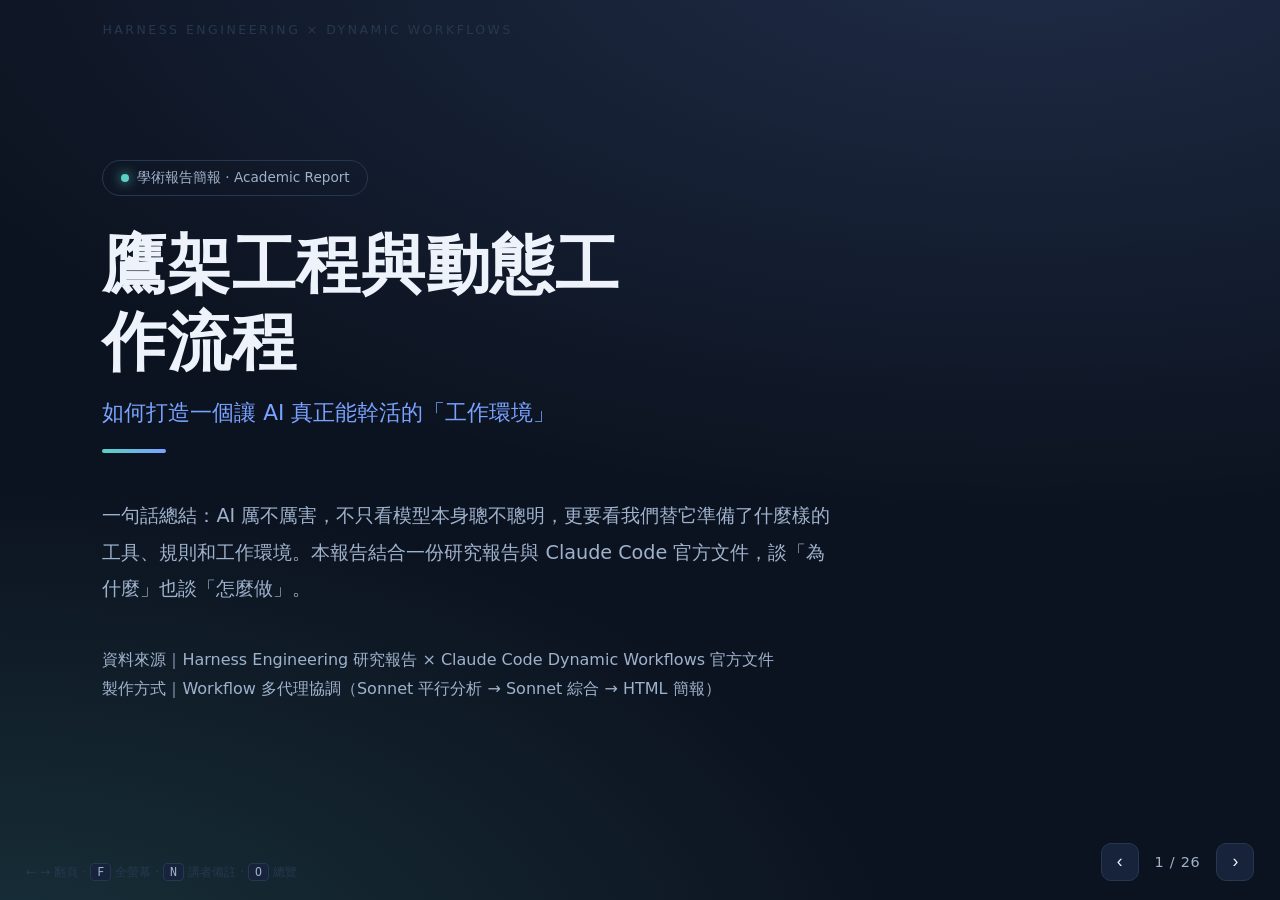
==== index.html @ 183421fb "feat: add index.html at root for github pages" ====
<!DOCTYPE html>
<html lang="zh-Hant">
<head>
<meta charset="UTF-8">
<meta name="viewport" content="width=device-width, initial-scale=1.0">
<title>鷹架工程與動態工作流程 · 學術報告簡報</title>
<style>
  :root{
    --bg:#0c1320;
    --bg2:#111c2e;
    --panel:#16233a;
    --ink:#eef3fb;
    --muted:#9fb2cc;
    --line:#26384f;
    --accent:#5ad1c4;
    --accent2:#7aa2ff;
    --gold:#f5c451;
    --serif:"Noto Serif TC","Songti TC","STSong",serif;
    --sans:"Noto Sans TC","PingFang TC","Microsoft JhengHei",system-ui,sans-serif;
  }
  *{box-sizing:border-box;margin:0;padding:0}
  html,body{height:100%}
  body{
    font-family:var(--sans);
    background:var(--bg);
    color:var(--ink);
    overflow:hidden;
  }

  /* ---------- deck ---------- */
  #deck{position:fixed;inset:0}
  .slide{
    position:absolute;inset:0;
    display:none;
    flex-direction:column;
    padding:6vh 8vw 10vh;
    opacity:0;
    transition:opacity .5s ease, transform .5s ease;
  }
  .slide.active{display:flex;opacity:1;animation:fade .55s ease}
  @keyframes fade{from{opacity:0;transform:translateY(18px)}to{opacity:1;transform:none}}

  .kicker{
    font-size:.8rem;letter-spacing:.32em;text-transform:uppercase;
    color:var(--accent);margin-bottom:1.4rem;font-weight:600;
  }
  .slide h1{font-family:var(--serif);font-size:3.2rem;line-height:1.2;font-weight:700;letter-spacing:.01em}
  .slide h2{font-family:var(--serif);font-size:2.5rem;line-height:1.25;font-weight:700;margin-bottom:.4rem}
  .slide .subtitle{font-size:1.35rem;color:var(--accent2);margin-top:1rem;font-weight:500}
  .slide .body{font-size:1.2rem;line-height:1.9;color:var(--muted);max-width:60ch;margin-top:1.4rem}
  .rule{width:64px;height:4px;background:linear-gradient(90deg,var(--accent),var(--accent2));border-radius:4px;margin:1.4rem 0}

  ul.bullets{list-style:none;margin-top:1.6rem;max-width:74ch}
  ul.bullets li{
    position:relative;padding-left:2rem;margin-bottom:1.05rem;
    font-size:1.18rem;line-height:1.7;color:var(--ink);
    opacity:0;transform:translateX(-10px);
    animation:slideIn .45s ease forwards;
  }
  .slide.active ul.bullets li{animation-delay:calc(var(--i)*.08s + .15s)}
  @keyframes slideIn{to{opacity:1;transform:none}}
  ul.bullets li::before{
    content:"";position:absolute;left:0;top:.62em;
    width:10px;height:10px;border-radius:2px;
    background:var(--accent);transform:rotate(45deg);
  }
  ul.bullets li b{color:var(--gold);font-weight:700}

  .note{
    margin-top:auto;padding-top:1.4rem;border-top:1px dashed var(--line);
    font-size:.95rem;color:var(--muted);max-width:80ch;
    display:flex;gap:.6rem;align-items:flex-start;
  }
  .note .tag{color:var(--accent);font-weight:700;white-space:nowrap}
  body:not(.notes) .note{display:none}

  /* ---------- cover ---------- */
  .slide.cover{justify-content:center;align-items:flex-start;
    background:radial-gradient(1200px 600px at 80% -10%,rgba(122,162,255,.18),transparent),
               radial-gradient(900px 500px at 0% 110%,rgba(90,209,196,.16),transparent),var(--bg)}
  .slide.cover h1{font-size:4rem;max-width:18ch}
  .slide.cover .badge{
    display:inline-flex;gap:.5rem;align-items:center;
    border:1px solid var(--line);border-radius:999px;
    padding:.5rem 1.1rem;font-size:.85rem;color:var(--muted);margin-bottom:2rem;
  }
  .slide.cover .badge .dot{width:8px;height:8px;border-radius:50%;background:var(--accent);box-shadow:0 0 12px var(--accent)}
  .slide.cover .meta{margin-top:2.4rem;color:var(--muted);font-size:1rem;line-height:1.8}

  /* ---------- section divider ---------- */
  .slide.section{justify-content:center;
    background:linear-gradient(135deg,var(--bg2),var(--bg))}
  .slide.section .num{font-family:var(--serif);font-size:8rem;color:var(--panel);
    -webkit-text-stroke:2px var(--accent2);line-height:1;margin-bottom:1rem;font-weight:700;opacity:.9}
  .slide.section h2{font-size:3.2rem}

  /* ---------- comparison ---------- */
  .slide.comparison ul.bullets li::before{background:var(--accent2)}

  /* ---------- conclusion ---------- */
  .slide.conclusion{background:linear-gradient(135deg,#11202e,var(--bg))}
  .slide.conclusion .body{color:var(--ink);font-size:1.12rem}

  /* ---------- references ---------- */
  .slide.references ul.bullets li{font-size:1.02rem;color:var(--muted);margin-bottom:.85rem}
  .slide.references ul.bullets li::before{background:var(--gold);border-radius:50%;transform:none}

  /* ---------- chrome ---------- */
  #bar{position:fixed;left:0;bottom:0;height:4px;background:linear-gradient(90deg,var(--accent),var(--accent2));width:0;transition:width .4s ease;z-index:20}
  #hud{position:fixed;bottom:1.2rem;right:1.6rem;display:flex;gap:1rem;align-items:center;z-index:20;color:var(--muted);font-size:.9rem}
  #hud .count{font-variant-numeric:tabular-nums;letter-spacing:.05em}
  .navbtn{
    background:var(--panel);border:1px solid var(--line);color:var(--ink);
    width:38px;height:38px;border-radius:10px;cursor:pointer;font-size:1.1rem;
    display:grid;place-items:center;transition:.2s;
  }
  .navbtn:hover{border-color:var(--accent);color:var(--accent)}
  #brand{position:fixed;top:1.4rem;left:8vw;font-size:.78rem;letter-spacing:.2em;color:var(--line);text-transform:uppercase;z-index:20}
  #help{position:fixed;bottom:1.2rem;left:1.6rem;font-size:.78rem;color:var(--line);z-index:20}
  kbd{background:var(--panel);border:1px solid var(--line);border-radius:4px;padding:1px 6px;font-size:.72rem;color:var(--muted)}

  /* progress dots in section count */
  @media (max-width:760px){
    .slide{padding:5vh 7vw 12vh}
    .slide h1{font-size:2.2rem}.slide.cover h1{font-size:2.4rem}
    .slide h2,.slide.section h2{font-size:1.8rem}
    ul.bullets li{font-size:1rem}
    #brand{left:7vw}
  }
</style>
</head>
<body>
<div id="brand">Harness Engineering × Dynamic Workflows</div>
<div id="deck"></div>
<div id="bar"></div>
<div id="hud">
  <button class="navbtn" id="prev" title="上一頁 (←)">‹</button>
  <span class="count"><span id="cur">1</span> / <span id="total">25</span></span>
  <button class="navbtn" id="next" title="下一頁 (→)">›</button>
</div>
<div id="help">← → 翻頁 · <kbd>F</kbd> 全螢幕 · <kbd>N</kbd> 講者備註 · <kbd>O</kbd> 總覽</div>

<script>
const DATA = {
  reportTitle:"鷹架工程與動態工作流程",
  subtitle:"AI Agent 環境設計的理論框架與工程實踐",
  slides: [
    {type:"cover",title:"鷹架工程與動態工作流程",subtitle:"如何打造一個讓 AI 真正能幹活的「工作環境」",
     body:"一句話總結：AI 厲不厲害，不只看模型本身聰不聰明，更要看我們替它準備了什麼樣的工具、規則和工作環境。本報告結合一份研究報告與 Claude Code 官方文件，談「為什麼」也談「怎麼做」。",
     note:"先講理論（為什麼環境這麼重要），再講實作（在 Claude Code 上怎麼做出來），讓抽象概念有具體對照。"},
    {type:"content",title:"摘要：這份報告在講什麼？",
     body:"我們把 AI 助手拆成兩部分來看：一是「模型」（AI 的大腦），二是「鷹架 Harness」（包在大腦外面的工作環境，例如能用的工具、要遵守的規則、檢查對錯的機制）。報告的主張是：當各家模型越來越像、差距越來越小，真正拉開高下的反而是這個「環境」設計得好不好。",
     bullets:["核心公式：AI 助手的實力 ＝ 模型本身 ＋ 它的工作環境（鷹架）",
       "最有力的證據：同一顆大腦（Claude Opus），裝進不同環境，解題測驗成績竟差了 <b>16 分</b>（77 分 vs 93 分）",
       "三個真實案例：OpenAI 的 Codex、Stripe 的 Minions、Anthropic 的代理服務",
       "具體產品：Claude Code 的「動態工作流程」——讓 AI 自己寫程式去指揮一大群 AI 小幫手",
       "產業意義：賺錢的關鍵正從「模型」本身，往上轉移到「環境與管理機制」這一層"]},
    {type:"toc",title:"目錄",
     bullets:["一、為什麼「模型」不再是重點，「環境」才是","二、基本觀念：三層功夫與 AI 的工作循環",
       "三、好環境的七個零件，以及它最大的敵人","四、真實案例與關鍵數據",
       "五、動態工作流程：把理論變成實際產品","六、把理論和實作擺在一起比較",
       "七、這會怎麼影響商業競爭？還有哪些爭論","八、結論與參考來源"]},
    {type:"section",title:"為什麼「模型」不再是重點，「環境」才是",num:"01"},
    {type:"content",title:"核心觀念：AI 助手 ＝ 大腦 ＋ 工作環境",
     body:"打個比方：一位很強的廚師（模型）如果只給他一把鈍刀、一個爛廚房，也做不出好菜；反過來，普通廚師配上一流的廚房與食材，反而能端出好料理。AI 也一樣——當模型越來越好取得，真正的工程功力轉向「怎麼幫 AI 佈置一個好用的廚房」。",
     bullets:["<b>鷹架（Harness）是什麼？</b>就是包在 AI 大腦外面的整個工作環境：給它的指示、能用的工具、要守的規矩、安全的工作區、以及檢查對錯並回報的機制",
       "黃金原則：<b>人類負責決定方向，AI 負責動手執行</b>（人掌舵、AI 划槳）",
       "報告規模：整理了 16 個第一手來源、14 篇深入分析、9 大主題、17 個關鍵名詞",
       "有趣的是：這份報告本身就是用「一群 AI 分工合作」做出來的——便宜的模型負責平行查資料、最強的模型負責統整，等於現場示範了它在講的東西"],
     note:"這一頁是全篇的主軸：之後每一章都在解釋這個「大腦＋環境」的公式。"},
    {type:"section",title:"基本觀念：三層功夫與 AI 的工作循環",num:"02"},
    {type:"content",title:"由小到大的三層功夫：措辭 → 資訊 → 環境",
     body:"幫 AI 做事的功夫可以分三層，後一層把前一層包在裡面，越往外範圍越大。",
     bullets:["第一層 措辭（Prompt）：把單次問題問清楚、講明白。重要，但只顧這個還不夠",
       "第二層 餵資訊（Context）：管理 AI 的「工作記憶」——它一次只能讀有限的內容，要安排好放什麼進去",
       "這一層的關鍵難題：找出那組「<b>最少、但最有用</b>」的資訊，少了不行、多了反而干擾",
       "第三層 佈置環境（Harness）：在前兩層之上，再加上工具、安全工作區、檢查回饋、任務調度與各種規範",
       "業界（LangChain）的看法：所謂的「環境」，說穿了就是「把對的資訊、在對的時候送到 AI 面前」的一套機制"]},
    {type:"content",title:"AI 的工作循環：做 → 看結果 → 修正",
     body:"好的環境會讓 AI 不斷重複一個循環：動手做 → 觀察結果 → 發現錯誤就修正，像學生寫考卷後對答案、訂正、再寫一次。",
     bullets:["完整流程：人提出需求 → 環境給 AI 指示、工具與規則 → AI 思考 → AI 動手用工具做事",
       "安全工作區 ＋ 偵測器：在一個隔離的沙盒裡執行，並自動跑測試、檢查程式、甚至截圖比對畫面",
       "檢查通過 → 正式送出修改；檢查失敗 → 把錯誤回報給 AI，自動再試一次",
       "最關鍵的一點：失敗的訊息會<b>自動回灌</b>給 AI 讓它自己改，直到通過為止，不必每步都靠人盯",
       "這套「做了再檢查、錯了自動改」的設計，OpenAI、Stripe、Anthropic 三家不約而同都用上了"]},
    {type:"content",title:"最大的敵人：AI 會「讀越多、忘越多」",
     body:"AI 一次能看的內容是有限的，而且塞得越滿、它對前面內容的記憶就越不準——很像你一次硬背太多東西，反而前面的就忘了。這在技術上叫「脈絡腐化（Context Rot）」，因為 AI 的「注意力」是有限資源。",
     bullets:["實務上的甜蜜點：工作記憶只用到 <b>四到六成</b>最剛好（HumanLayer 建議）",
       "實測的有效上限：大約 <b>17 萬字（token）</b>左右就開始明顯退步（Geoff Huntley 測試）",
       "出錯的嚴重度排序：給<b>錯</b>的資訊 ＞ 漏掉資訊 ＞ 塞太多沒用的雜訊",
       "真實事故：Meta 的 AI 因為在壓縮記憶時忘了規則，竟自動刪掉了數百封 email",
       "解法：給 AI 的規則檔（AGENTS.md）要精簡（OpenAI 建議最多 100 行、最好 60 行）；ETH Zurich 也證實「塞太多反而變笨」"]},
    {type:"section",title:"好環境的七個零件",num:"03"},
    {type:"content",title:"打造好環境，需要這七個零件",
     body:"報告把「鷹架」拆成七個可以分別設計的零件，組起來才是一個完整、好用的 AI 工作環境。",
     bullets:["① 指示書：用五段式寫清楚（目標／環境／規則／範例／檢查清單），格式要分明",
       "② 工具箱：每個工具功能單一、不重疊、說明清楚；Stripe 用一套統一接口（MCP）整合了 <b>400 多個工具</b>",
       "③ 安全工作區：隔離的沙盒讓 AI 能放手做事；Stripe 的工作區預熱後 10 秒就能開工",
       "④ 記憶機制：規則檔、進度紀錄、以及「只加不改」的事件日誌（像航海日誌）",
       "⑤ 任務調度：派出 AI 小幫手分工與交接，並依難度選模型（簡單的用便宜模型、統籌用最強模型）",
       "⑥⑦ 自動關卡與架構規範：用程式檢查、結構測試、上線前把關（CI）等機制硬性執行，而不只是寫在文件裡"],
     note:"規範一定要用機制強制執行：光靠「寫在文件上請大家遵守」，壞習慣會像雪球一樣越滾越大。"},
    {type:"section",title:"真實案例與關鍵數據",num:"04"},
    {type:"content",title:"數據說話：環境好壞，直接決定成果",
     body:"同一顆大腦、換不同環境，成績差很多——這是全篇最重要、最能服人的證據。",
     bullets:["真實程式解題測驗（同樣用 Claude Opus）：Claude Code 拿 <b>77 分</b>、Cursor 拿 <b>93 分</b>，差了 16 分（yage.ai）",
       "另一項終端機測驗：模型沒換、只把環境調好，名次就從第 30 名（52.8 分）衝進前 5 名（66.5 分）（LangChain）",
       "OpenAI Codex：5 個月內寫出 <b>100 萬行</b>程式碼、人類零手寫、合併了 1,500 次修改",
       "Stripe Minions：每週自動產出 <b>1,000 多次</b>程式修改，背後用了 400 多個工具",
       "結論：環境（鷹架）設計得好不好，比模型本身強不強更關鍵"]},
    {type:"content",title:"三個真實案例，三種心法",
     body:"三家公司的實戰，各自印證了「好環境」的不同重點。",
     bullets:["OpenAI Codex：團隊從 3 人擴到 7 人、每人每天約 3.5 次修改、AI 可連續無人看管做 6 小時以上",
       "Codex 的心法：AI 工作時「拿不到的資訊，等於不存在」——所以要事先把該給的都備好",
       "Stripe Minions：在 Slack 丟一句話，就能自動產出一個通過檢查的程式修改；心法是「對人類好用的，對 AI 也好用」",
       "Anthropic 代理服務：把工作階段、環境、沙盒拆開設計，讓「等待第一個回應的時間」改善了 <b>九成以上</b>",
       "Anthropic 的對比實驗：陽春版 AI 花 20 分鐘、9 美元做出來的東西根本不能用；完整環境下花 6 小時、200 美元，卻能做出功能完整的 app"]},
    {type:"content",title:"讓一群 AI 合作：分工隔離 ＋ 互相挑錯",
     body:"與其讓一個 AI 從頭做到尾，不如派出多個「AI 小幫手」各做一塊。每個小幫手在自己乾淨的小空間裡工作（像隔出防火牆），避免彼此干擾，也能把簡單工作交給便宜的模型省成本。",
     bullets:["互相挑錯的循環：一個 AI 規劃 → 一個 AI 生成 → 一個 AI 評分挑毛病 → 反覆 5 到 15 次",
       "依難度選模型：雜事交給便宜的小模型，統籌與整合才用最強的模型",
       "一個重要陷阱：AI <b>很愛稱讚自己</b>——它常會對自己平庸的成果信心滿滿",
       "所以解法是：另外派一個「獨立評審 AI」專門把關品質，不能讓它自己改自己的考卷"]},
    {type:"section",title:"動態工作流程：把理論變成實際產品",num:"05"},
    {type:"content",title:"動態工作流程是什麼？",
     body:"它是 Claude 自己寫出來的一段小程式，用來「指揮」一大群 AI 小幫手大規模分工合作。簡單說：與其每一步都臨時決定，不如先把整個合作計畫寫成程式碼來照著跑（目前還是早期試用階段）。",
     bullets:["核心好處：<b>把計畫寫成程式</b>，因此整個合作過程可以重複執行、也能中斷後接著跑",
       "怎麼運作：程式在背景的隔離環境裡執行，過程中的草稿都存在程式變數裡，<b>只把最後的答案</b>帶回來給你看（不佔用 AI 的工作記憶）",
       "使用條件：Claude Code v2.1.154 以上，所有付費方案都能用（Pro 方案需手動開啟）",
       "可以套用「互相挑錯」等品管手法，結果比「一次做完就交」更可靠",
       "怎麼啟動：句子裡帶 workflow 關鍵字、用 /effort ultracode、或執行內建的 /deep-research"]},
    {type:"content",title:"它能做多大？又有哪些限制？",
     body:"為了不失控，這套系統設了明確的上限和權限規則，確保整個過程可控、可恢復。",
     bullets:["規模：一次可動用<b>數十到數百個 AI 小幫手</b>（相比之下，平常的方式每輪只派少少幾個）",
       "硬性上限：最多 16 個同時並行、單次執行最多 1,000 個小幫手（避免無限迴圈失控）",
       "限制：這段程式自己不能直接碰檔案或下指令，所有實際動作都得交給 AI 小幫手；而且跑到一半不能插話",
       "權限：小幫手會在「自動接受修改」模式下執行並沿用既有的工具權限；但碰到系統指令或外部工具仍可能跳出來問你",
       "/deep-research：唯一的內建工作流程，會交叉比對來源、對每個說法投票、把沒通過的說法剔除"],
     note:"做好的工作流程可存到專案資料夾（團隊共用）或個人資料夾（自己跨專案用）；同名時以專案的優先。"},
    {type:"comparison",title:"理論 vs 實作（一）：兩份來源剛好互補",
     body:"一份談原則（為什麼），一份是實際產品（怎麼做），合起來就是完整的一套。",
     bullets:["來源一（研究報告）：講清楚「好環境」的概念、設計原則與商業道理——回答<b>「為什麼」</b>",
       "來源二（官方文件）：在 Claude Code 上實際能操作的介面——回答<b>「怎麼做」</b>",
       "共同的核心：都把「AI 小幫手」當成分工合作的最基本單位",
       "省錢做法：來源一說「便宜模型做雜事」＝來源二說「不需最強模型的步驟就改用小模型」",
       "隔離做法：來源一說「各自在乾淨空間工作」＝來源二說「草稿存程式變數、只把最終答案帶回來」"]},
    {type:"comparison",title:"理論 vs 實作（二）：計畫由誰來掌握？三種做法",
     body:"來源二把 AI 合作分成三種，正好對應來源一講的調度觀念，差別在於「誰來決定下一步」。",
     bullets:["子代理（小幫手）：由 Claude 一輪一輪臨時決定，草稿會佔用工作記憶，每輪只派少量",
       "技能：Claude 照著既定步驟走，規模和小幫手差不多",
       "工作流程：由<b>程式</b>決定流程，草稿存變數、可動用數十到數百個、還能中斷後接著跑",
       "對應到來源一：工作流程就是把「工作循環」與「多 AI 合作」寫成可重複執行的程式版本",
       "工作流程的「互相挑錯」≈ 來源一說的「獨立評審 AI」，都是為了克服「AI 愛稱讚自己」的毛病"]},
    {type:"section",title:"這會怎麼影響商業競爭？還有哪些爭論",num:"06"},
    {type:"content",title:"競爭優勢正在「往上搬家」",
     body:"以前大家拼模型，現在模型越來越像、誰都買得到，於是真正的競爭優勢（俗稱「護城河」）正往上層搬——搬到「工作環境」與「管理治理」這兩層。",
     bullets:["價值鏈分層（由下往上）：模型（人人都有）→ 共通規格 → 工作環境（鷹架）→ 治理管理層",
       "其中「工作環境」與「治理管理」這兩層，才是真正難被模仿的護城河",
       "一句業界名言：<b>「客戶留得住才是黏著力，模型只是過客」</b>（yage.ai）",
       "Anthropic 的兩手策略：一邊限制別家模型接入自家產品，一邊又在 Cowork 裡支援 GPT-5.5、Gemini 3.1 Pro、DeepSeek V4",
       "工作流程也印證了這點：它同時支援多家雲端模型平台，價值不押在某顆模型，而是押在「協調與管理」這一層"]},
    {type:"content",title:"五個還沒有定論的爭論",
     body:"報告很誠實地把目前業界還在吵、沒有標準答案的問題也攤開來講。",
     bullets:["環境要一次設計好，還是邊做邊改？OpenAI 主張先規劃好，HumanLayer 等主張邊用邊長，Anthropic 折衷",
       "模型越來越強，環境設計會不會變得沒那麼重要？有人說會一直重要，有人說價值會轉移",
       "護城河到底在模型層、還是在面對客戶的產品介面層？yage.ai 押客戶端，Anthropic 押介面",
       "怎麼驗證 AI 做的東西真的對？有人認為這最難、別太信 AI 自己寫的測試；Anthropic 則用工具做端到端實測",
       "壓縮 AI 的記憶有代價：壓得太狠，原本要遵守的規則可能會被一起忘掉"]},
    {type:"section",title:"結論",num:"07"},
    {type:"conclusion",title:"結論",
     body:"兩份資料指向同一個趨勢：當好模型人人都有，真正決勝負的關鍵，已經從「模型本身」轉移到「包在模型外面的工作環境」。研究報告告訴我們「為什麼」——同一顆大腦換環境，成績能差 16 分；官方文件示範「怎麼做」——把合作計畫寫成可重複、可恢復的程式，再用「互相挑錯」等品管手法把結果做可靠。兩者在「分工隔離」「省錢選模型」「多 AI 合作」上完全呼應：一個講原則，一個給工具。",
     bullets:["重點轉移：工程的核心從「寫程式」變成「設計環境」，環境好壞勝過模型強弱",
       "理論與實作互補：原則（來源一）與可操作工具（來源二）互相印證",
       "做得可靠的關鍵：互相挑錯、獨立評審、交叉比對來源",
       "誠實交代限制：來源一有 2 篇因付費牆／驗證碼沒抓到、名詞表未完整呈現；工作流程也還在早期試用階段"]},
    {type:"references",title:"參考來源",
     bullets:["《鷹架工程 Harness Engineering ── 2025–2026 AI Agent 環境設計全解析》工程研究報告（綜合 16 個一手來源、14 篇深入分析）",
       "Claude Code 官方文件：《使用動態工作流程大規模協調子代理（Dynamic Workflows）》繁體中文版",
       "報告引用之組織與作者：OpenAI（Codex）、Stripe（Minions、Toolshed、Devbox）、Anthropic（Managed Agents、Cowork）",
       "量測與觀點來源：Cursor、yage.ai、LangChain、HumanLayer、ETH Zurich、Geoff Huntley、Meta、Mitchell、Böckeler",
       "註記：來源一術語表與部分來源 URL 為前端動態載入，靜態抓取未完整呈現；精確細節以原始公開文章為準"]}
  ]
};

const deck = document.getElementById('deck');
const slides = DATA.slides;

function render(){
  slides.forEach((s,idx)=>{
    const el = document.createElement('section');
    el.className = 'slide '+s.type;
    let html = '';
    if(s.type==='cover'){
      html += `<div class="badge"><span class="dot"></span>學術報告簡報 · Academic Report</div>`;
      html += `<h1>${s.title}</h1>`;
      if(s.subtitle) html += `<div class="subtitle">${s.subtitle}</div>`;
      html += `<div class="rule"></div>`;
      if(s.body) html += `<div class="body">${s.body}</div>`;
      html += `<div class="meta">資料來源｜Harness Engineering 研究報告 × Claude Code Dynamic Workflows 官方文件<br>製作方式｜Workflow 多代理協調（Sonnet 平行分析 → Sonnet 綜合 → HTML 簡報）</div>`;
    } else if(s.type==='section'){
      html += `<div class="num">${s.num||''}</div>`;
      html += `<h2>${s.title}</h2>`;
      html += `<div class="rule"></div>`;
    } else {
      const kick = {content:'論述',toc:'導覽',comparison:'整合分析',conclusion:'總結',references:'引用'}[s.type]||'論述';
      html += `<div class="kicker">${kick}</div>`;
      html += `<h2>${s.title}</h2>`;
      if(s.body) html += `<div class="body">${s.body}</div>`;
      if(s.bullets){
        html += '<ul class="bullets">';
        s.bullets.forEach((b,i)=> html += `<li style="--i:${i}">${b}</li>`);
        html += '</ul>';
      }
    }
    if(s.note) html += `<div class="note"><span class="tag">講者備註</span><span>${s.note}</span></div>`;
    el.innerHTML = html;
    deck.appendChild(el);
  });
}
render();

let cur = 0;
const els = Array.from(document.querySelectorAll('.slide'));
document.getElementById('total').textContent = slides.length;
const bar = document.getElementById('bar');

function show(n){
  cur = Math.max(0, Math.min(slides.length-1, n));
  els.forEach((e,i)=>e.classList.toggle('active', i===cur));
  document.getElementById('cur').textContent = cur+1;
  bar.style.width = ((cur)/(slides.length-1)*100)+'%';
  location.hash = cur+1;
}
function next(){show(cur+1)}
function prev(){show(cur-1)}

document.getElementById('next').onclick=next;
document.getElementById('prev').onclick=prev;

document.addEventListener('keydown',e=>{
  if(['ArrowRight','PageDown',' '].includes(e.key)){e.preventDefault();next()}
  else if(['ArrowLeft','PageUp'].includes(e.key)){e.preventDefault();prev()}
  else if(e.key==='Home'){show(0)}
  else if(e.key==='End'){show(slides.length-1)}
  else if(e.key.toLowerCase()==='f'){toggleFs()}
  else if(e.key.toLowerCase()==='n'){document.body.classList.toggle('notes')}
  else if(e.key.toLowerCase()==='o'){toggleOverview()}
});

function toggleFs(){
  if(!document.fullscreenElement) document.documentElement.requestFullscreen?.();
  else document.exitFullscreen?.();
}

// click halves to navigate
deck.addEventListener('click',e=>{
  if(e.target.closest('.navbtn')) return;
  const x = e.clientX / window.innerWidth;
  if(x>0.6) next(); else if(x<0.4) prev();
});

// swipe
let tx=null;
deck.addEventListener('touchstart',e=>tx=e.touches[0].clientX);
deck.addEventListener('touchend',e=>{
  if(tx===null) return;
  const dx = e.changedTouches[0].clientX - tx;
  if(Math.abs(dx)>50){ dx<0?next():prev() }
  tx=null;
});

// overview grid
let overlay=null;
function toggleOverview(){
  if(overlay){overlay.remove();overlay=null;return}
  overlay=document.createElement('div');
  overlay.style.cssText='position:fixed;inset:0;background:rgba(8,12,20,.97);z-index:50;overflow:auto;padding:4vh 4vw;display:grid;grid-template-columns:repeat(auto-fill,minmax(220px,1fr));gap:14px';
  slides.forEach((s,i)=>{
    const c=document.createElement('button');
    c.style.cssText='text-align:left;background:var(--panel);border:1px solid var(--line);border-radius:10px;padding:14px;color:var(--ink);cursor:pointer;font-family:inherit;min-height:110px';
    c.innerHTML=`<div style="font-size:.7rem;color:var(--accent);letter-spacing:.15em">${String(i+1).padStart(2,'0')} · ${s.type.toUpperCase()}</div><div style="margin-top:8px;font-size:.95rem;line-height:1.4">${s.title}</div>`;
    c.onclick=()=>{show(i);toggleOverview()};
    overlay.appendChild(c);
  });
  document.body.appendChild(overlay);
}

const fromHash = parseInt(location.hash.replace('#',''))||1;
show(fromHash-1);
</script>
</body>
</html>
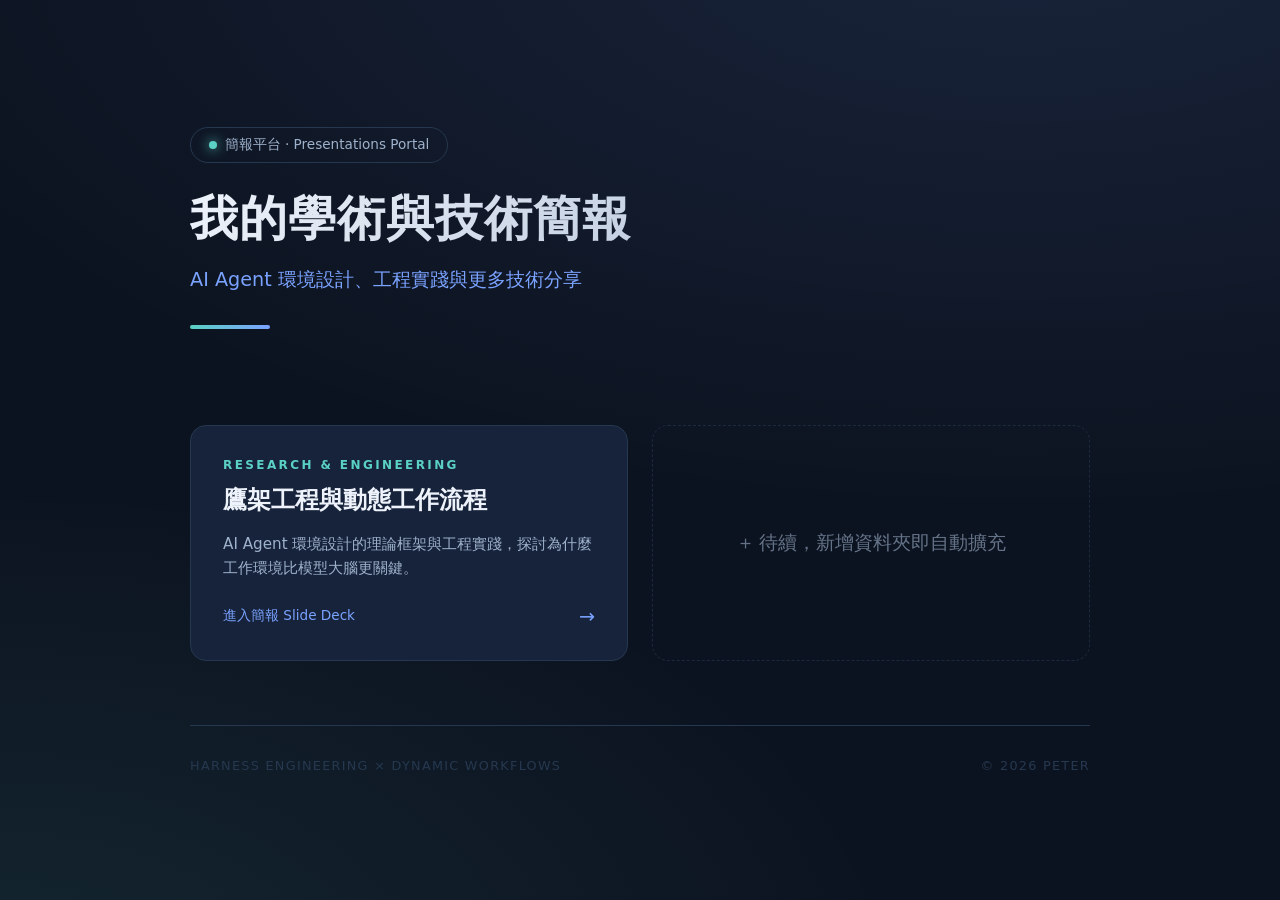
==== commit 8c567fb6: "style: refine portal index.html matching slide theme" ====
--- a/index.html
+++ b/index.html
@@ -3,390 +3,281 @@
 <head>
 <meta charset="UTF-8">
 <meta name="viewport" content="width=device-width, initial-scale=1.0">
-<title>鷹架工程與動態工作流程 · 學術報告簡報</title>
+<title>簡報傳送門 · Presentations Portal</title>
 <style>
-  :root{
-    --bg:#0c1320;
-    --bg2:#111c2e;
-    --panel:#16233a;
-    --ink:#eef3fb;
-    --muted:#9fb2cc;
-    --line:#26384f;
-    --accent:#5ad1c4;
-    --accent2:#7aa2ff;
-    --gold:#f5c451;
-    --serif:"Noto Serif TC","Songti TC","STSong",serif;
-    --sans:"Noto Sans TC","PingFang TC","Microsoft JhengHei",system-ui,sans-serif;
-  }
-  *{box-sizing:border-box;margin:0;padding:0}
-  html,body{height:100%}
-  body{
-    font-family:var(--sans);
-    background:var(--bg);
-    color:var(--ink);
-    overflow:hidden;
-  }
-
-  /* ---------- deck ---------- */
-  #deck{position:fixed;inset:0}
-  .slide{
-    position:absolute;inset:0;
-    display:none;
-    flex-direction:column;
-    padding:6vh 8vw 10vh;
-    opacity:0;
-    transition:opacity .5s ease, transform .5s ease;
-  }
-  .slide.active{display:flex;opacity:1;animation:fade .55s ease}
-  @keyframes fade{from{opacity:0;transform:translateY(18px)}to{opacity:1;transform:none}}
-
-  .kicker{
-    font-size:.8rem;letter-spacing:.32em;text-transform:uppercase;
-    color:var(--accent);margin-bottom:1.4rem;font-weight:600;
-  }
-  .slide h1{font-family:var(--serif);font-size:3.2rem;line-height:1.2;font-weight:700;letter-spacing:.01em}
-  .slide h2{font-family:var(--serif);font-size:2.5rem;line-height:1.25;font-weight:700;margin-bottom:.4rem}
-  .slide .subtitle{font-size:1.35rem;color:var(--accent2);margin-top:1rem;font-weight:500}
-  .slide .body{font-size:1.2rem;line-height:1.9;color:var(--muted);max-width:60ch;margin-top:1.4rem}
-  .rule{width:64px;height:4px;background:linear-gradient(90deg,var(--accent),var(--accent2));border-radius:4px;margin:1.4rem 0}
-
-  ul.bullets{list-style:none;margin-top:1.6rem;max-width:74ch}
-  ul.bullets li{
-    position:relative;padding-left:2rem;margin-bottom:1.05rem;
-    font-size:1.18rem;line-height:1.7;color:var(--ink);
-    opacity:0;transform:translateX(-10px);
-    animation:slideIn .45s ease forwards;
-  }
-  .slide.active ul.bullets li{animation-delay:calc(var(--i)*.08s + .15s)}
-  @keyframes slideIn{to{opacity:1;transform:none}}
-  ul.bullets li::before{
-    content:"";position:absolute;left:0;top:.62em;
-    width:10px;height:10px;border-radius:2px;
-    background:var(--accent);transform:rotate(45deg);
-  }
-  ul.bullets li b{color:var(--gold);font-weight:700}
-
-  .note{
-    margin-top:auto;padding-top:1.4rem;border-top:1px dashed var(--line);
-    font-size:.95rem;color:var(--muted);max-width:80ch;
-    display:flex;gap:.6rem;align-items:flex-start;
-  }
-  .note .tag{color:var(--accent);font-weight:700;white-space:nowrap}
-  body:not(.notes) .note{display:none}
-
-  /* ---------- cover ---------- */
-  .slide.cover{justify-content:center;align-items:flex-start;
-    background:radial-gradient(1200px 600px at 80% -10%,rgba(122,162,255,.18),transparent),
-               radial-gradient(900px 500px at 0% 110%,rgba(90,209,196,.16),transparent),var(--bg)}
-  .slide.cover h1{font-size:4rem;max-width:18ch}
-  .slide.cover .badge{
-    display:inline-flex;gap:.5rem;align-items:center;
-    border:1px solid var(--line);border-radius:999px;
-    padding:.5rem 1.1rem;font-size:.85rem;color:var(--muted);margin-bottom:2rem;
-  }
-  .slide.cover .badge .dot{width:8px;height:8px;border-radius:50%;background:var(--accent);box-shadow:0 0 12px var(--accent)}
-  .slide.cover .meta{margin-top:2.4rem;color:var(--muted);font-size:1rem;line-height:1.8}
-
-  /* ---------- section divider ---------- */
-  .slide.section{justify-content:center;
-    background:linear-gradient(135deg,var(--bg2),var(--bg))}
-  .slide.section .num{font-family:var(--serif);font-size:8rem;color:var(--panel);
-    -webkit-text-stroke:2px var(--accent2);line-height:1;margin-bottom:1rem;font-weight:700;opacity:.9}
-  .slide.section h2{font-size:3.2rem}
-
-  /* ---------- comparison ---------- */
-  .slide.comparison ul.bullets li::before{background:var(--accent2)}
-
-  /* ---------- conclusion ---------- */
-  .slide.conclusion{background:linear-gradient(135deg,#11202e,var(--bg))}
-  .slide.conclusion .body{color:var(--ink);font-size:1.12rem}
-
-  /* ---------- references ---------- */
-  .slide.references ul.bullets li{font-size:1.02rem;color:var(--muted);margin-bottom:.85rem}
-  .slide.references ul.bullets li::before{background:var(--gold);border-radius:50%;transform:none}
-
-  /* ---------- chrome ---------- */
-  #bar{position:fixed;left:0;bottom:0;height:4px;background:linear-gradient(90deg,var(--accent),var(--accent2));width:0;transition:width .4s ease;z-index:20}
-  #hud{position:fixed;bottom:1.2rem;right:1.6rem;display:flex;gap:1rem;align-items:center;z-index:20;color:var(--muted);font-size:.9rem}
-  #hud .count{font-variant-numeric:tabular-nums;letter-spacing:.05em}
-  .navbtn{
-    background:var(--panel);border:1px solid var(--line);color:var(--ink);
-    width:38px;height:38px;border-radius:10px;cursor:pointer;font-size:1.1rem;
-    display:grid;place-items:center;transition:.2s;
-  }
-  .navbtn:hover{border-color:var(--accent);color:var(--accent)}
-  #brand{position:fixed;top:1.4rem;left:8vw;font-size:.78rem;letter-spacing:.2em;color:var(--line);text-transform:uppercase;z-index:20}
-  #help{position:fixed;bottom:1.2rem;left:1.6rem;font-size:.78rem;color:var(--line);z-index:20}
-  kbd{background:var(--panel);border:1px solid var(--line);border-radius:4px;padding:1px 6px;font-size:.72rem;color:var(--muted)}
-
-  /* progress dots in section count */
-  @media (max-width:760px){
-    .slide{padding:5vh 7vw 12vh}
-    .slide h1{font-size:2.2rem}.slide.cover h1{font-size:2.4rem}
-    .slide h2,.slide.section h2{font-size:1.8rem}
-    ul.bullets li{font-size:1rem}
-    #brand{left:7vw}
+  :root {
+    --bg: #0c1320;
+    --bg2: #111c2e;
+    --panel: #16233a;
+    --ink: #eef3fb;
+    --muted: #9fb2cc;
+    --line: #26384f;
+    --accent: #5ad1c4;
+    --accent2: #7aa2ff;
+    --gold: #f5c451;
+    --serif: "Noto Serif TC", "Songti TC", "STSong", serif;
+    --sans: "Noto Sans TC", "PingFang TC", "Microsoft JhengHei", system-ui, sans-serif;
+  }
+
+  * {
+    box-sizing: border-box;
+    margin: 0;
+    padding: 0;
+  }
+
+  body {
+    font-family: var(--sans);
+    background: radial-gradient(1200px 600px at 80% -10%, rgba(122, 162, 255, 0.12), transparent),
+                radial-gradient(900px 500px at 0% 110%, rgba(90, 209, 196, 0.1), transparent),
+                var(--bg);
+    color: var(--ink);
+    min-height: 100vh;
+    display: flex;
+    flex-direction: column;
+    justify-content: space-between;
+    padding: 4rem 2rem;
+  }
+
+  .container {
+    max-width: 900px;
+    width: 100%;
+    margin: 0 auto;
+    flex-grow: 1;
+    display: flex;
+    flex-direction: column;
+    justify-content: center;
+  }
+
+  header {
+    margin-bottom: 3rem;
+  }
+
+  .badge {
+    display: inline-flex;
+    gap: .5rem;
+    align-items: center;
+    border: 1px solid var(--line);
+    border-radius: 999px;
+    padding: .5rem 1.1rem;
+    font-size: .85rem;
+    color: var(--muted);
+    margin-bottom: 1.5rem;
+  }
+
+  .badge .dot {
+    width: 8px;
+    height: 8px;
+    border-radius: 50%;
+    background: var(--accent);
+    box-shadow: 0 0 12px var(--accent);
+  }
+
+  h1 {
+    font-family: var(--serif);
+    font-size: 3rem;
+    font-weight: 700;
+    letter-spacing: .02em;
+    background: linear-gradient(135deg, var(--ink), var(--muted));
+    -webkit-background-clip: text;
+    -webkit-text-fill-color: transparent;
+    margin-bottom: 1rem;
+  }
+
+  .subtitle {
+    font-size: 1.2rem;
+    color: var(--accent2);
+    font-weight: 500;
+  }
+
+  .rule {
+    width: 80px;
+    height: 4px;
+    background: linear-gradient(90deg, var(--accent), var(--accent2));
+    border-radius: 4px;
+    margin: 2rem 0;
+  }
+
+  /* ---------- Portal Grid ---------- */
+  .grid {
+    display: grid;
+    grid-template-columns: 1fr;
+    gap: 1.5rem;
+    margin-top: 1rem;
+  }
+
+  @media (min-width: 768px) {
+    .grid {
+      grid-template-columns: repeat(2, 1fr);
+    }
+  }
+
+  .card {
+    background: var(--panel);
+    border: 1px solid var(--line);
+    border-radius: 16px;
+    padding: 2rem;
+    text-decoration: none;
+    color: inherit;
+    transition: all 0.3s cubic-bezier(0.25, 0.8, 0.25, 1);
+    display: flex;
+    flex-direction: column;
+    justify-content: space-between;
+    position: relative;
+    overflow: hidden;
+  }
+
+  .card::before {
+    content: '';
+    position: absolute;
+    top: 0;
+    left: 0;
+    width: 100%;
+    height: 100%;
+    background: linear-gradient(135deg, rgba(90, 209, 196, 0.05), rgba(122, 162, 255, 0.05));
+    opacity: 0;
+    transition: opacity 0.3s ease;
+  }
+
+  .card:hover {
+    transform: translateY(-5px);
+    border-color: var(--accent);
+    box-shadow: 0 10px 30px rgba(90, 209, 196, 0.1);
+  }
+
+  .card:hover::before {
+    opacity: 1;
+  }
+
+  .card-header {
+    position: relative;
+    z-index: 1;
+  }
+
+  .card-tag {
+    font-size: .75rem;
+    letter-spacing: .2em;
+    color: var(--accent);
+    text-transform: uppercase;
+    font-weight: 600;
+    margin-bottom: 0.8rem;
+    display: block;
+  }
+
+  .card h3 {
+    font-family: var(--serif);
+    font-size: 1.5rem;
+    font-weight: 700;
+    line-height: 1.3;
+    margin-bottom: 1rem;
+    color: var(--ink);
+    transition: color 0.3s ease;
+  }
+
+  .card:hover h3 {
+    color: var(--accent);
+  }
+
+  .card p {
+    font-size: 0.95rem;
+    line-height: 1.6;
+    color: var(--muted);
+    margin-bottom: 1.5rem;
+  }
+
+  .card-footer {
+    position: relative;
+    z-index: 1;
+    display: flex;
+    align-items: center;
+    justify-content: space-between;
+    font-size: 0.85rem;
+    color: var(--accent2);
+    font-weight: 500;
+    margin-top: auto;
+  }
+
+  .arrow {
+    font-size: 1.2rem;
+    transition: transform 0.3s ease;
+  }
+
+  .card:hover .arrow {
+    transform: translateX(5px);
+  }
+
+  /* Placeholder card for future presentations */
+  .card.placeholder {
+    border-style: dashed;
+    background: transparent;
+    opacity: 0.6;
+    justify-content: center;
+    align-items: center;
+    cursor: default;
+  }
+
+  .card.placeholder:hover {
+    transform: none;
+    border-color: var(--line);
+    box-shadow: none;
+  }
+
+  .card.placeholder p {
+    margin: 0;
+    text-align: center;
+    font-family: var(--serif);
+    font-size: 1.2rem;
+    color: var(--muted);
+  }
+
+  footer {
+    margin-top: 4rem;
+    border-top: 1px solid var(--line);
+    padding-top: 2rem;
+    display: flex;
+    justify-content: space-between;
+    align-items: center;
+    font-size: 0.8rem;
+    color: var(--line);
+    letter-spacing: 0.1em;
+    text-transform: uppercase;
   }
 </style>
 </head>
 <body>
-<div id="brand">Harness Engineering × Dynamic Workflows</div>
-<div id="deck"></div>
-<div id="bar"></div>
-<div id="hud">
-  <button class="navbtn" id="prev" title="上一頁 (←)">‹</button>
-  <span class="count"><span id="cur">1</span> / <span id="total">25</span></span>
-  <button class="navbtn" id="next" title="下一頁 (→)">›</button>
+
+<div class="container">
+  <header>
+    <div class="badge"><span class="dot"></span>簡報平台 · Presentations Portal</div>
+    <h1>我的學術與技術簡報</h1>
+    <div class="subtitle">AI Agent 環境設計、工程實踐與更多技術分享</div>
+    <div class="rule"></div>
+  </header>
+
+  <main class="grid">
+    <!-- Slide 1 -->
+    <a href="harness-and-workflows/" class="card">
+      <div class="card-header">
+        <span class="card-tag">Research & Engineering</span>
+        <h3>鷹架工程與動態工作流程</h3>
+        <p>AI Agent 環境設計的理論框架與工程實踐，探討為什麼工作環境比模型大腦更關鍵。</p>
+      </div>
+      <div class="card-footer">
+        <span>進入簡報 Slide Deck</span>
+        <span class="arrow">→</span>
+      </div>
+    </a>
+
+    <!-- Placeholder for Slide 2 -->
+    <div class="card placeholder">
+      <p>＋ 待續，新增資料夾即自動擴充</p>
+    </div>
+  </main>
+
+  <footer>
+    <div>Harness Engineering × Dynamic Workflows</div>
+    <div>© 2026 peter</div>
+  </footer>
 </div>
-<div id="help">← → 翻頁 · <kbd>F</kbd> 全螢幕 · <kbd>N</kbd> 講者備註 · <kbd>O</kbd> 總覽</div>
-
-<script>
-const DATA = {
-  reportTitle:"鷹架工程與動態工作流程",
-  subtitle:"AI Agent 環境設計的理論框架與工程實踐",
-  slides: [
-    {type:"cover",title:"鷹架工程與動態工作流程",subtitle:"如何打造一個讓 AI 真正能幹活的「工作環境」",
-     body:"一句話總結：AI 厲不厲害，不只看模型本身聰不聰明，更要看我們替它準備了什麼樣的工具、規則和工作環境。本報告結合一份研究報告與 Claude Code 官方文件，談「為什麼」也談「怎麼做」。",
-     note:"先講理論（為什麼環境這麼重要），再講實作（在 Claude Code 上怎麼做出來），讓抽象概念有具體對照。"},
-    {type:"content",title:"摘要：這份報告在講什麼？",
-     body:"我們把 AI 助手拆成兩部分來看：一是「模型」（AI 的大腦），二是「鷹架 Harness」（包在大腦外面的工作環境，例如能用的工具、要遵守的規則、檢查對錯的機制）。報告的主張是：當各家模型越來越像、差距越來越小，真正拉開高下的反而是這個「環境」設計得好不好。",
-     bullets:["核心公式：AI 助手的實力 ＝ 模型本身 ＋ 它的工作環境（鷹架）",
-       "最有力的證據：同一顆大腦（Claude Opus），裝進不同環境，解題測驗成績竟差了 <b>16 分</b>（77 分 vs 93 分）",
-       "三個真實案例：OpenAI 的 Codex、Stripe 的 Minions、Anthropic 的代理服務",
-       "具體產品：Claude Code 的「動態工作流程」——讓 AI 自己寫程式去指揮一大群 AI 小幫手",
-       "產業意義：賺錢的關鍵正從「模型」本身，往上轉移到「環境與管理機制」這一層"]},
-    {type:"toc",title:"目錄",
-     bullets:["一、為什麼「模型」不再是重點，「環境」才是","二、基本觀念：三層功夫與 AI 的工作循環",
-       "三、好環境的七個零件，以及它最大的敵人","四、真實案例與關鍵數據",
-       "五、動態工作流程：把理論變成實際產品","六、把理論和實作擺在一起比較",
-       "七、這會怎麼影響商業競爭？還有哪些爭論","八、結論與參考來源"]},
-    {type:"section",title:"為什麼「模型」不再是重點，「環境」才是",num:"01"},
-    {type:"content",title:"核心觀念：AI 助手 ＝ 大腦 ＋ 工作環境",
-     body:"打個比方：一位很強的廚師（模型）如果只給他一把鈍刀、一個爛廚房，也做不出好菜；反過來，普通廚師配上一流的廚房與食材，反而能端出好料理。AI 也一樣——當模型越來越好取得，真正的工程功力轉向「怎麼幫 AI 佈置一個好用的廚房」。",
-     bullets:["<b>鷹架（Harness）是什麼？</b>就是包在 AI 大腦外面的整個工作環境：給它的指示、能用的工具、要守的規矩、安全的工作區、以及檢查對錯並回報的機制",
-       "黃金原則：<b>人類負責決定方向，AI 負責動手執行</b>（人掌舵、AI 划槳）",
-       "報告規模：整理了 16 個第一手來源、14 篇深入分析、9 大主題、17 個關鍵名詞",
-       "有趣的是：這份報告本身就是用「一群 AI 分工合作」做出來的——便宜的模型負責平行查資料、最強的模型負責統整，等於現場示範了它在講的東西"],
-     note:"這一頁是全篇的主軸：之後每一章都在解釋這個「大腦＋環境」的公式。"},
-    {type:"section",title:"基本觀念：三層功夫與 AI 的工作循環",num:"02"},
-    {type:"content",title:"由小到大的三層功夫：措辭 → 資訊 → 環境",
-     body:"幫 AI 做事的功夫可以分三層，後一層把前一層包在裡面，越往外範圍越大。",
-     bullets:["第一層 措辭（Prompt）：把單次問題問清楚、講明白。重要，但只顧這個還不夠",
-       "第二層 餵資訊（Context）：管理 AI 的「工作記憶」——它一次只能讀有限的內容，要安排好放什麼進去",
-       "這一層的關鍵難題：找出那組「<b>最少、但最有用</b>」的資訊，少了不行、多了反而干擾",
-       "第三層 佈置環境（Harness）：在前兩層之上，再加上工具、安全工作區、檢查回饋、任務調度與各種規範",
-       "業界（LangChain）的看法：所謂的「環境」，說穿了就是「把對的資訊、在對的時候送到 AI 面前」的一套機制"]},
-    {type:"content",title:"AI 的工作循環：做 → 看結果 → 修正",
-     body:"好的環境會讓 AI 不斷重複一個循環：動手做 → 觀察結果 → 發現錯誤就修正，像學生寫考卷後對答案、訂正、再寫一次。",
-     bullets:["完整流程：人提出需求 → 環境給 AI 指示、工具與規則 → AI 思考 → AI 動手用工具做事",
-       "安全工作區 ＋ 偵測器：在一個隔離的沙盒裡執行，並自動跑測試、檢查程式、甚至截圖比對畫面",
-       "檢查通過 → 正式送出修改；檢查失敗 → 把錯誤回報給 AI，自動再試一次",
-       "最關鍵的一點：失敗的訊息會<b>自動回灌</b>給 AI 讓它自己改，直到通過為止，不必每步都靠人盯",
-       "這套「做了再檢查、錯了自動改」的設計，OpenAI、Stripe、Anthropic 三家不約而同都用上了"]},
-    {type:"content",title:"最大的敵人：AI 會「讀越多、忘越多」",
-     body:"AI 一次能看的內容是有限的，而且塞得越滿、它對前面內容的記憶就越不準——很像你一次硬背太多東西，反而前面的就忘了。這在技術上叫「脈絡腐化（Context Rot）」，因為 AI 的「注意力」是有限資源。",
-     bullets:["實務上的甜蜜點：工作記憶只用到 <b>四到六成</b>最剛好（HumanLayer 建議）",
-       "實測的有效上限：大約 <b>17 萬字（token）</b>左右就開始明顯退步（Geoff Huntley 測試）",
-       "出錯的嚴重度排序：給<b>錯</b>的資訊 ＞ 漏掉資訊 ＞ 塞太多沒用的雜訊",
-       "真實事故：Meta 的 AI 因為在壓縮記憶時忘了規則，竟自動刪掉了數百封 email",
-       "解法：給 AI 的規則檔（AGENTS.md）要精簡（OpenAI 建議最多 100 行、最好 60 行）；ETH Zurich 也證實「塞太多反而變笨」"]},
-    {type:"section",title:"好環境的七個零件",num:"03"},
-    {type:"content",title:"打造好環境，需要這七個零件",
-     body:"報告把「鷹架」拆成七個可以分別設計的零件，組起來才是一個完整、好用的 AI 工作環境。",
-     bullets:["① 指示書：用五段式寫清楚（目標／環境／規則／範例／檢查清單），格式要分明",
-       "② 工具箱：每個工具功能單一、不重疊、說明清楚；Stripe 用一套統一接口（MCP）整合了 <b>400 多個工具</b>",
-       "③ 安全工作區：隔離的沙盒讓 AI 能放手做事；Stripe 的工作區預熱後 10 秒就能開工",
-       "④ 記憶機制：規則檔、進度紀錄、以及「只加不改」的事件日誌（像航海日誌）",
-       "⑤ 任務調度：派出 AI 小幫手分工與交接，並依難度選模型（簡單的用便宜模型、統籌用最強模型）",
-       "⑥⑦ 自動關卡與架構規範：用程式檢查、結構測試、上線前把關（CI）等機制硬性執行，而不只是寫在文件裡"],
-     note:"規範一定要用機制強制執行：光靠「寫在文件上請大家遵守」，壞習慣會像雪球一樣越滾越大。"},
-    {type:"section",title:"真實案例與關鍵數據",num:"04"},
-    {type:"content",title:"數據說話：環境好壞，直接決定成果",
-     body:"同一顆大腦、換不同環境，成績差很多——這是全篇最重要、最能服人的證據。",
-     bullets:["真實程式解題測驗（同樣用 Claude Opus）：Claude Code 拿 <b>77 分</b>、Cursor 拿 <b>93 分</b>，差了 16 分（yage.ai）",
-       "另一項終端機測驗：模型沒換、只把環境調好，名次就從第 30 名（52.8 分）衝進前 5 名（66.5 分）（LangChain）",
-       "OpenAI Codex：5 個月內寫出 <b>100 萬行</b>程式碼、人類零手寫、合併了 1,500 次修改",
-       "Stripe Minions：每週自動產出 <b>1,000 多次</b>程式修改，背後用了 400 多個工具",
-       "結論：環境（鷹架）設計得好不好，比模型本身強不強更關鍵"]},
-    {type:"content",title:"三個真實案例，三種心法",
-     body:"三家公司的實戰，各自印證了「好環境」的不同重點。",
-     bullets:["OpenAI Codex：團隊從 3 人擴到 7 人、每人每天約 3.5 次修改、AI 可連續無人看管做 6 小時以上",
-       "Codex 的心法：AI 工作時「拿不到的資訊，等於不存在」——所以要事先把該給的都備好",
-       "Stripe Minions：在 Slack 丟一句話，就能自動產出一個通過檢查的程式修改；心法是「對人類好用的，對 AI 也好用」",
-       "Anthropic 代理服務：把工作階段、環境、沙盒拆開設計，讓「等待第一個回應的時間」改善了 <b>九成以上</b>",
-       "Anthropic 的對比實驗：陽春版 AI 花 20 分鐘、9 美元做出來的東西根本不能用；完整環境下花 6 小時、200 美元，卻能做出功能完整的 app"]},
-    {type:"content",title:"讓一群 AI 合作：分工隔離 ＋ 互相挑錯",
-     body:"與其讓一個 AI 從頭做到尾，不如派出多個「AI 小幫手」各做一塊。每個小幫手在自己乾淨的小空間裡工作（像隔出防火牆），避免彼此干擾，也能把簡單工作交給便宜的模型省成本。",
-     bullets:["互相挑錯的循環：一個 AI 規劃 → 一個 AI 生成 → 一個 AI 評分挑毛病 → 反覆 5 到 15 次",
-       "依難度選模型：雜事交給便宜的小模型，統籌與整合才用最強的模型",
-       "一個重要陷阱：AI <b>很愛稱讚自己</b>——它常會對自己平庸的成果信心滿滿",
-       "所以解法是：另外派一個「獨立評審 AI」專門把關品質，不能讓它自己改自己的考卷"]},
-    {type:"section",title:"動態工作流程：把理論變成實際產品",num:"05"},
-    {type:"content",title:"動態工作流程是什麼？",
-     body:"它是 Claude 自己寫出來的一段小程式，用來「指揮」一大群 AI 小幫手大規模分工合作。簡單說：與其每一步都臨時決定，不如先把整個合作計畫寫成程式碼來照著跑（目前還是早期試用階段）。",
-     bullets:["核心好處：<b>把計畫寫成程式</b>，因此整個合作過程可以重複執行、也能中斷後接著跑",
-       "怎麼運作：程式在背景的隔離環境裡執行，過程中的草稿都存在程式變數裡，<b>只把最後的答案</b>帶回來給你看（不佔用 AI 的工作記憶）",
-       "使用條件：Claude Code v2.1.154 以上，所有付費方案都能用（Pro 方案需手動開啟）",
-       "可以套用「互相挑錯」等品管手法，結果比「一次做完就交」更可靠",
-       "怎麼啟動：句子裡帶 workflow 關鍵字、用 /effort ultracode、或執行內建的 /deep-research"]},
-    {type:"content",title:"它能做多大？又有哪些限制？",
-     body:"為了不失控，這套系統設了明確的上限和權限規則，確保整個過程可控、可恢復。",
-     bullets:["規模：一次可動用<b>數十到數百個 AI 小幫手</b>（相比之下，平常的方式每輪只派少少幾個）",
-       "硬性上限：最多 16 個同時並行、單次執行最多 1,000 個小幫手（避免無限迴圈失控）",
-       "限制：這段程式自己不能直接碰檔案或下指令，所有實際動作都得交給 AI 小幫手；而且跑到一半不能插話",
-       "權限：小幫手會在「自動接受修改」模式下執行並沿用既有的工具權限；但碰到系統指令或外部工具仍可能跳出來問你",
-       "/deep-research：唯一的內建工作流程，會交叉比對來源、對每個說法投票、把沒通過的說法剔除"],
-     note:"做好的工作流程可存到專案資料夾（團隊共用）或個人資料夾（自己跨專案用）；同名時以專案的優先。"},
-    {type:"comparison",title:"理論 vs 實作（一）：兩份來源剛好互補",
-     body:"一份談原則（為什麼），一份是實際產品（怎麼做），合起來就是完整的一套。",
-     bullets:["來源一（研究報告）：講清楚「好環境」的概念、設計原則與商業道理——回答<b>「為什麼」</b>",
-       "來源二（官方文件）：在 Claude Code 上實際能操作的介面——回答<b>「怎麼做」</b>",
-       "共同的核心：都把「AI 小幫手」當成分工合作的最基本單位",
-       "省錢做法：來源一說「便宜模型做雜事」＝來源二說「不需最強模型的步驟就改用小模型」",
-       "隔離做法：來源一說「各自在乾淨空間工作」＝來源二說「草稿存程式變數、只把最終答案帶回來」"]},
-    {type:"comparison",title:"理論 vs 實作（二）：計畫由誰來掌握？三種做法",
-     body:"來源二把 AI 合作分成三種，正好對應來源一講的調度觀念，差別在於「誰來決定下一步」。",
-     bullets:["子代理（小幫手）：由 Claude 一輪一輪臨時決定，草稿會佔用工作記憶，每輪只派少量",
-       "技能：Claude 照著既定步驟走，規模和小幫手差不多",
-       "工作流程：由<b>程式</b>決定流程，草稿存變數、可動用數十到數百個、還能中斷後接著跑",
-       "對應到來源一：工作流程就是把「工作循環」與「多 AI 合作」寫成可重複執行的程式版本",
-       "工作流程的「互相挑錯」≈ 來源一說的「獨立評審 AI」，都是為了克服「AI 愛稱讚自己」的毛病"]},
-    {type:"section",title:"這會怎麼影響商業競爭？還有哪些爭論",num:"06"},
-    {type:"content",title:"競爭優勢正在「往上搬家」",
-     body:"以前大家拼模型，現在模型越來越像、誰都買得到，於是真正的競爭優勢（俗稱「護城河」）正往上層搬——搬到「工作環境」與「管理治理」這兩層。",
-     bullets:["價值鏈分層（由下往上）：模型（人人都有）→ 共通規格 → 工作環境（鷹架）→ 治理管理層",
-       "其中「工作環境」與「治理管理」這兩層，才是真正難被模仿的護城河",
-       "一句業界名言：<b>「客戶留得住才是黏著力，模型只是過客」</b>（yage.ai）",
-       "Anthropic 的兩手策略：一邊限制別家模型接入自家產品，一邊又在 Cowork 裡支援 GPT-5.5、Gemini 3.1 Pro、DeepSeek V4",
-       "工作流程也印證了這點：它同時支援多家雲端模型平台，價值不押在某顆模型，而是押在「協調與管理」這一層"]},
-    {type:"content",title:"五個還沒有定論的爭論",
-     body:"報告很誠實地把目前業界還在吵、沒有標準答案的問題也攤開來講。",
-     bullets:["環境要一次設計好，還是邊做邊改？OpenAI 主張先規劃好，HumanLayer 等主張邊用邊長，Anthropic 折衷",
-       "模型越來越強，環境設計會不會變得沒那麼重要？有人說會一直重要，有人說價值會轉移",
-       "護城河到底在模型層、還是在面對客戶的產品介面層？yage.ai 押客戶端，Anthropic 押介面",
-       "怎麼驗證 AI 做的東西真的對？有人認為這最難、別太信 AI 自己寫的測試；Anthropic 則用工具做端到端實測",
-       "壓縮 AI 的記憶有代價：壓得太狠，原本要遵守的規則可能會被一起忘掉"]},
-    {type:"section",title:"結論",num:"07"},
-    {type:"conclusion",title:"結論",
-     body:"兩份資料指向同一個趨勢：當好模型人人都有，真正決勝負的關鍵，已經從「模型本身」轉移到「包在模型外面的工作環境」。研究報告告訴我們「為什麼」——同一顆大腦換環境，成績能差 16 分；官方文件示範「怎麼做」——把合作計畫寫成可重複、可恢復的程式，再用「互相挑錯」等品管手法把結果做可靠。兩者在「分工隔離」「省錢選模型」「多 AI 合作」上完全呼應：一個講原則，一個給工具。",
-     bullets:["重點轉移：工程的核心從「寫程式」變成「設計環境」，環境好壞勝過模型強弱",
-       "理論與實作互補：原則（來源一）與可操作工具（來源二）互相印證",
-       "做得可靠的關鍵：互相挑錯、獨立評審、交叉比對來源",
-       "誠實交代限制：來源一有 2 篇因付費牆／驗證碼沒抓到、名詞表未完整呈現；工作流程也還在早期試用階段"]},
-    {type:"references",title:"參考來源",
-     bullets:["《鷹架工程 Harness Engineering ── 2025–2026 AI Agent 環境設計全解析》工程研究報告（綜合 16 個一手來源、14 篇深入分析）",
-       "Claude Code 官方文件：《使用動態工作流程大規模協調子代理（Dynamic Workflows）》繁體中文版",
-       "報告引用之組織與作者：OpenAI（Codex）、Stripe（Minions、Toolshed、Devbox）、Anthropic（Managed Agents、Cowork）",
-       "量測與觀點來源：Cursor、yage.ai、LangChain、HumanLayer、ETH Zurich、Geoff Huntley、Meta、Mitchell、Böckeler",
-       "註記：來源一術語表與部分來源 URL 為前端動態載入，靜態抓取未完整呈現；精確細節以原始公開文章為準"]}
-  ]
-};
-
-const deck = document.getElementById('deck');
-const slides = DATA.slides;
-
-function render(){
-  slides.forEach((s,idx)=>{
-    const el = document.createElement('section');
-    el.className = 'slide '+s.type;
-    let html = '';
-    if(s.type==='cover'){
-      html += `<div class="badge"><span class="dot"></span>學術報告簡報 · Academic Report</div>`;
-      html += `<h1>${s.title}</h1>`;
-      if(s.subtitle) html += `<div class="subtitle">${s.subtitle}</div>`;
-      html += `<div class="rule"></div>`;
-      if(s.body) html += `<div class="body">${s.body}</div>`;
-      html += `<div class="meta">資料來源｜Harness Engineering 研究報告 × Claude Code Dynamic Workflows 官方文件<br>製作方式｜Workflow 多代理協調（Sonnet 平行分析 → Sonnet 綜合 → HTML 簡報）</div>`;
-    } else if(s.type==='section'){
-      html += `<div class="num">${s.num||''}</div>`;
-      html += `<h2>${s.title}</h2>`;
-      html += `<div class="rule"></div>`;
-    } else {
-      const kick = {content:'論述',toc:'導覽',comparison:'整合分析',conclusion:'總結',references:'引用'}[s.type]||'論述';
-      html += `<div class="kicker">${kick}</div>`;
-      html += `<h2>${s.title}</h2>`;
-      if(s.body) html += `<div class="body">${s.body}</div>`;
-      if(s.bullets){
-        html += '<ul class="bullets">';
-        s.bullets.forEach((b,i)=> html += `<li style="--i:${i}">${b}</li>`);
-        html += '</ul>';
-      }
-    }
-    if(s.note) html += `<div class="note"><span class="tag">講者備註</span><span>${s.note}</span></div>`;
-    el.innerHTML = html;
-    deck.appendChild(el);
-  });
-}
-render();
-
-let cur = 0;
-const els = Array.from(document.querySelectorAll('.slide'));
-document.getElementById('total').textContent = slides.length;
-const bar = document.getElementById('bar');
-
-function show(n){
-  cur = Math.max(0, Math.min(slides.length-1, n));
-  els.forEach((e,i)=>e.classList.toggle('active', i===cur));
-  document.getElementById('cur').textContent = cur+1;
-  bar.style.width = ((cur)/(slides.length-1)*100)+'%';
-  location.hash = cur+1;
-}
-function next(){show(cur+1)}
-function prev(){show(cur-1)}
-
-document.getElementById('next').onclick=next;
-document.getElementById('prev').onclick=prev;
-
-document.addEventListener('keydown',e=>{
-  if(['ArrowRight','PageDown',' '].includes(e.key)){e.preventDefault();next()}
-  else if(['ArrowLeft','PageUp'].includes(e.key)){e.preventDefault();prev()}
-  else if(e.key==='Home'){show(0)}
-  else if(e.key==='End'){show(slides.length-1)}
-  else if(e.key.toLowerCase()==='f'){toggleFs()}
-  else if(e.key.toLowerCase()==='n'){document.body.classList.toggle('notes')}
-  else if(e.key.toLowerCase()==='o'){toggleOverview()}
-});
-
-function toggleFs(){
-  if(!document.fullscreenElement) document.documentElement.requestFullscreen?.();
-  else document.exitFullscreen?.();
-}
-
-// click halves to navigate
-deck.addEventListener('click',e=>{
-  if(e.target.closest('.navbtn')) return;
-  const x = e.clientX / window.innerWidth;
-  if(x>0.6) next(); else if(x<0.4) prev();
-});
-
-// swipe
-let tx=null;
-deck.addEventListener('touchstart',e=>tx=e.touches[0].clientX);
-deck.addEventListener('touchend',e=>{
-  if(tx===null) return;
-  const dx = e.changedTouches[0].clientX - tx;
-  if(Math.abs(dx)>50){ dx<0?next():prev() }
-  tx=null;
-});
-
-// overview grid
-let overlay=null;
-function toggleOverview(){
-  if(overlay){overlay.remove();overlay=null;return}
-  overlay=document.createElement('div');
-  overlay.style.cssText='position:fixed;inset:0;background:rgba(8,12,20,.97);z-index:50;overflow:auto;padding:4vh 4vw;display:grid;grid-template-columns:repeat(auto-fill,minmax(220px,1fr));gap:14px';
-  slides.forEach((s,i)=>{
-    const c=document.createElement('button');
-    c.style.cssText='text-align:left;background:var(--panel);border:1px solid var(--line);border-radius:10px;padding:14px;color:var(--ink);cursor:pointer;font-family:inherit;min-height:110px';
-    c.innerHTML=`<div style="font-size:.7rem;color:var(--accent);letter-spacing:.15em">${String(i+1).padStart(2,'0')} · ${s.type.toUpperCase()}</div><div style="margin-top:8px;font-size:.95rem;line-height:1.4">${s.title}</div>`;
-    c.onclick=()=>{show(i);toggleOverview()};
-    overlay.appendChild(c);
-  });
-  document.body.appendChild(overlay);
-}
-
-const fromHash = parseInt(location.hash.replace('#',''))||1;
-show(fromHash-1);
-</script>
+
 </body>
 </html>
